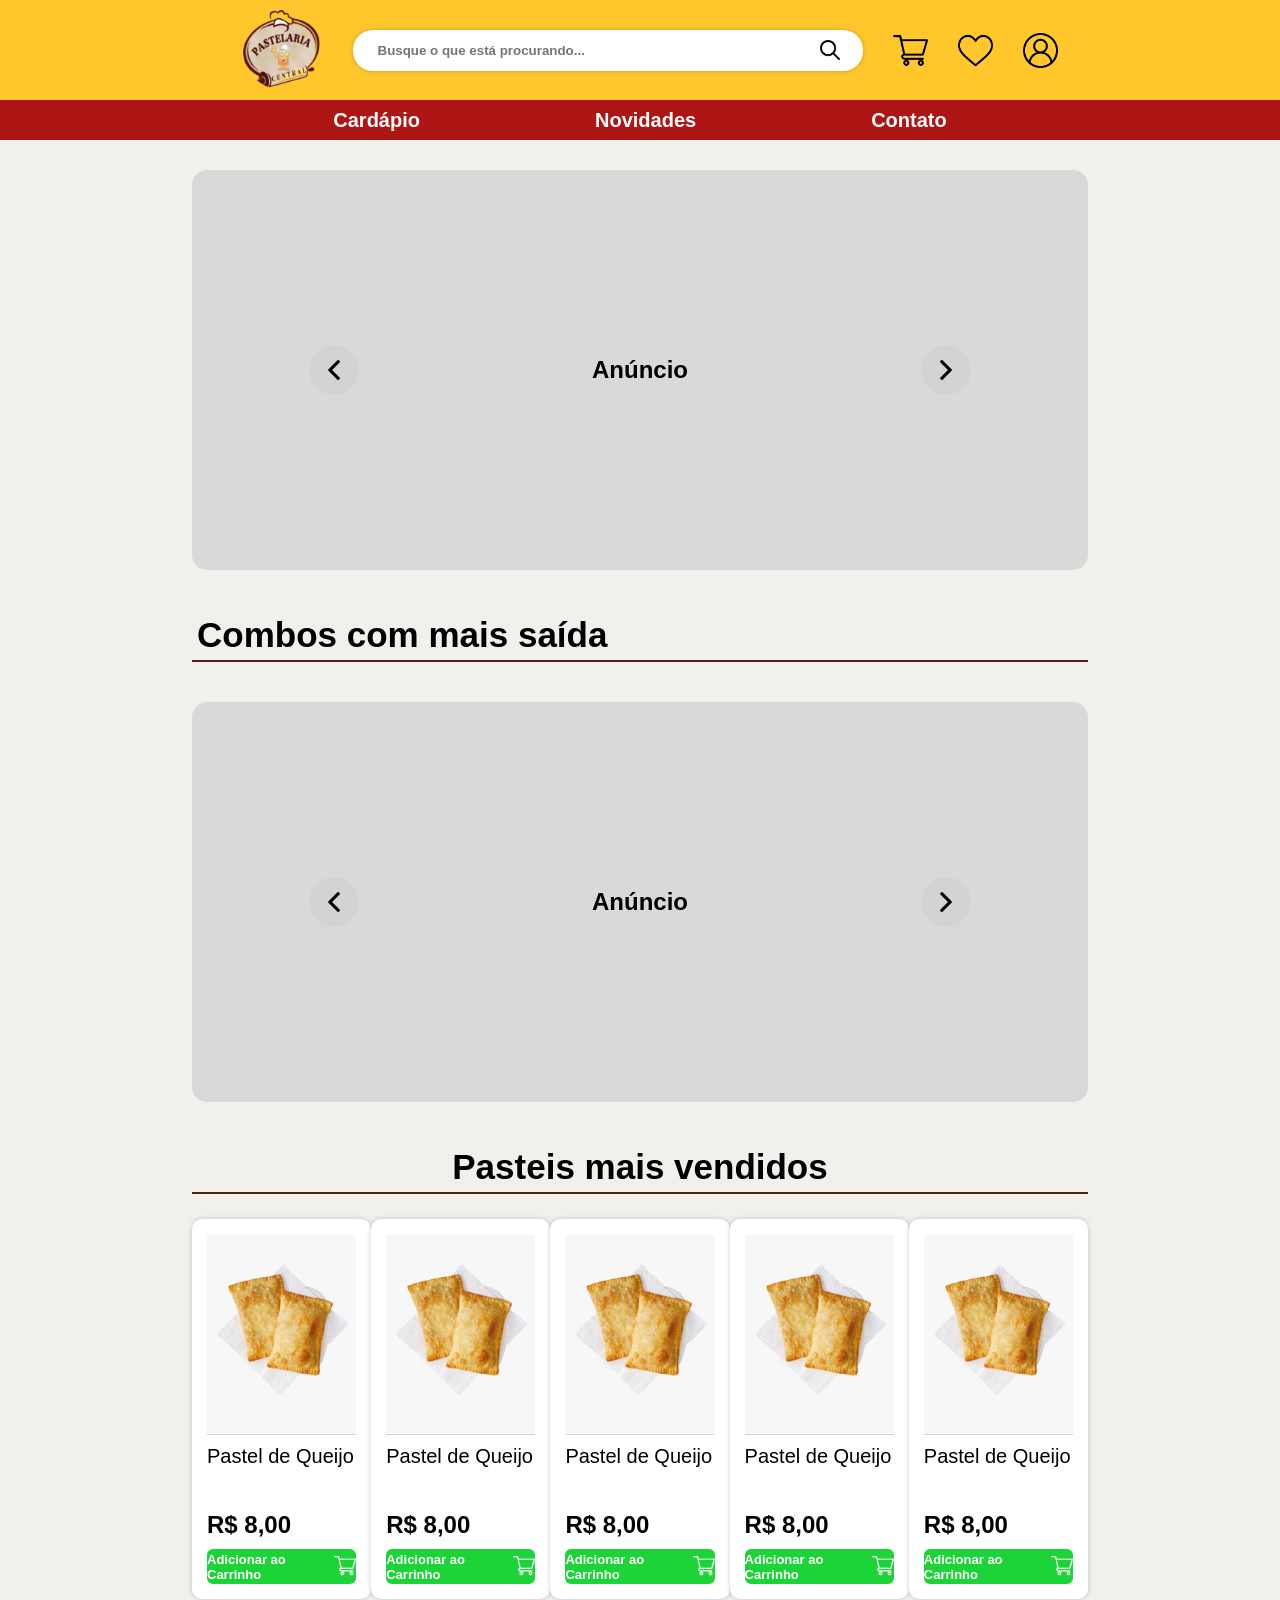
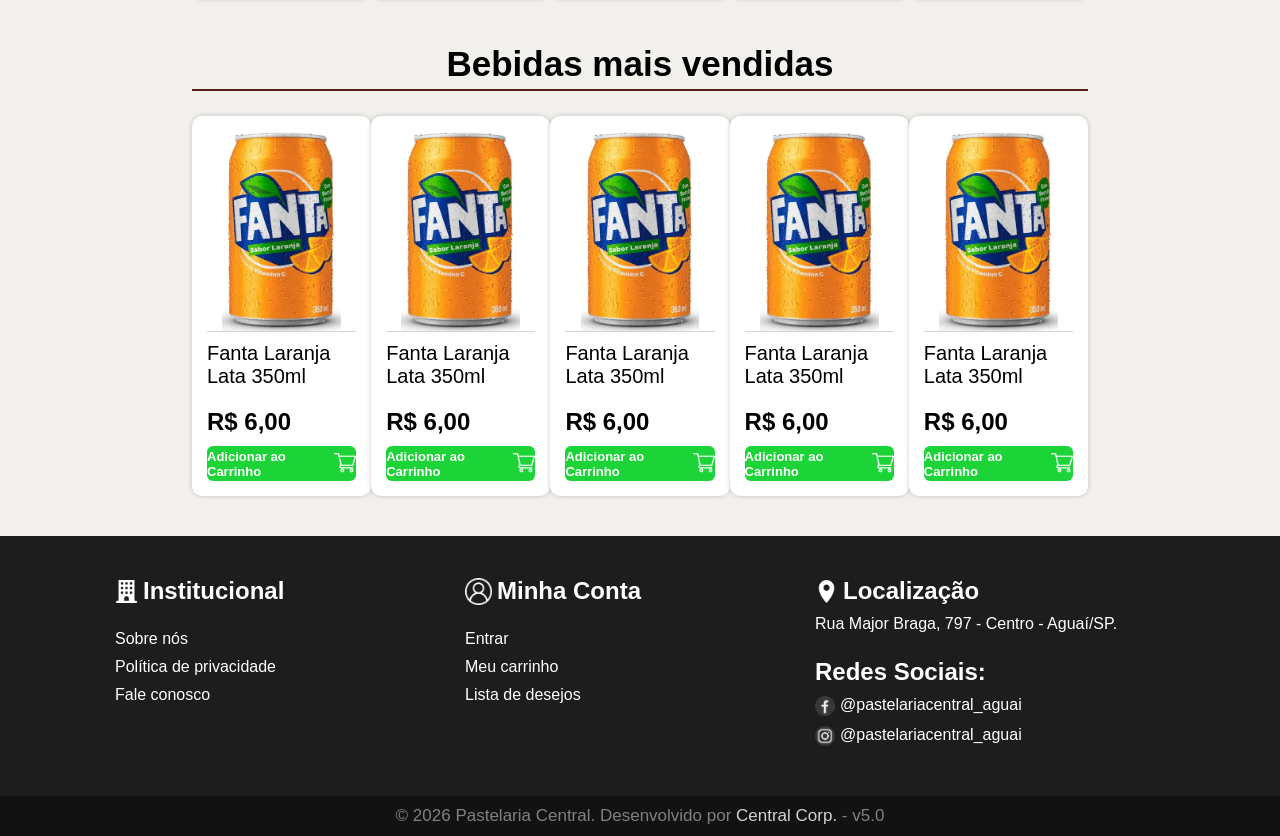
==== index.html @ 77d7fd91 "Pastelaria Central - v5.0 (22.03.2026)" ====
<!DOCTYPE html>
<html lang="pt-br">
<head>
    <meta charset="UTF-8">
    <meta name="viewport" content="width=device-width, initial-scale=1.0">
    <link rel="icon" href="img/image.png">
    <title>Home | Pastelaria Central</title>
    <link rel="icon" href="img/logo.png">

    <link rel="stylesheet" href="css/reset.css">
    <link rel="stylesheet" href="css/header.css">
    <link rel="stylesheet" href="css/footer.css">
    <link rel="stylesheet" href="css/style.css">
</head>
<body>

    <!-- Header da Pagina -->

    <header class="header">

        <img src="img/logo.png" alt="" class="imageLogo" onclick="location.href='index.html'">
        
        <div class="searchBar">
            <input type="text" placeholder="Busque o que está procurando..." class="searchBarField">
                
            <img onclick="location.href='#'" src="img/lupa.png" alt="Lupa" class="imageLupe">                
        </div>

        <div class="headerList">            
            <img src="img/black cart icon.png" alt="black cart icon" onclick="location.href='#'">
            
            <img src="img/WishList icon.png" alt="WishList icon" onclick="location.href='#'">
                
            <img src="img/black user icon.png" alt="User icon" onclick="location.href='login.html'">            
        </div>

    </header>

    <nav class="headerNav">
        <a href="cardapio.html">Cardápio</a>
        <a href="#">Novidades</a>
        <a href="#">Contato</a>
    </nav>

    <!-- Conteúdo da Pagina -->

    <main>

        <div class="mainPageContent"></div>

        <section class="mainCard">
            <a class="mainCardBotao" href="#">
                <img src="img/left-arrow.png" alt="Left Arrow icon">
            </a>
            
            <h1>Anúncio</h1>

            <a class="mainCardBotao" href="#">
                <img src="img/right-arrow.png" alt="Right Arrow icon">
            </a>
        </section>

        <h1 class="mainCardTitle">Combos com mais saída</h1>

        <section class="mainCard">
            <a class="mainCardBotao" href="#">
                <img src="img/left-arrow.png" alt="Left Arrow icon">
            </a>
            
            <h1>Anúncio</h1>

            <a class="mainCardBotao" href="#">
                <img src="img/right-arrow.png" alt="Right Arrow icon">
            </a>
        </section>

        <section class="cards">

            <h1 class="secundaryTitle">Pasteis mais vendidos</h1>

            <div class="cardsMenu">

                <a href="singleProductTab.html" class="cardsMenuItem">
                    <div class="cardsMenuItemContent1">
                        <div class="cardsMenuItemContent1Img">
                            <img src="img/pastel.jpeg" alt="pastel img">
                        </div>

                        <p class="cardsMenuItemContentName">Pastel de Queijo</p>
                    </div>

                    <div class="cardsMenuItemContent2">
                        <p class="cardsMenuItemContent2Price">R$ 8,00</p>

                        <div class="cardsMenuItemContentButtom">
                            <p>Adicionar ao Carrinho</p>
                            <img src="img/white cart icon.png" alt="white cart icon" class="cardsMenuItemContentButtomIcon">
                        </div>
                    </div>
                </a>

                <a href="singleProductTab.html" class="cardsMenuItem">
                    <div class="cardsMenuItemContent1">
                        <div class="cardsMenuItemContent1Img">
                            <img src="img/pastel.jpeg" alt="pastel img">
                        </div>

                        <p class="cardsMenuItemContentName">Pastel de Queijo</p>
                    </div>

                    <div class="cardsMenuItemContent2">
                        <p class="cardsMenuItemContent2Price">R$ 8,00</p>

                        <div class="cardsMenuItemContentButtom">
                            <p>Adicionar ao Carrinho</p>
                            <img src="img/white cart icon.png" alt="white cart icon" class="cardsMenuItemContentButtomIcon">
                        </div>
                    </div>
                </a>

                <a href="singleProductTab.html" class="cardsMenuItem">
                    <div class="cardsMenuItemContent1">
                        <div class="cardsMenuItemContent1Img">
                            <img src="img/pastel.jpeg" alt="pastel img">
                        </div>

                        <p class="cardsMenuItemContentName">Pastel de Queijo</p>
                    </div>

                    <div class="cardsMenuItemContent2">
                        <p class="cardsMenuItemContent2Price">R$ 8,00</p>

                        <div class="cardsMenuItemContentButtom">
                            <p>Adicionar ao Carrinho</p>
                            <img src="img/white cart icon.png" alt="white cart icon" class="cardsMenuItemContentButtomIcon">
                        </div>
                    </div>
                </a>

                <a href="singleProductTab.html" class="cardsMenuItem">
                    <div class="cardsMenuItemContent1">
                        <div class="cardsMenuItemContent1Img">
                            <img src="img/pastel.jpeg" alt="pastel img">
                        </div>

                        <p class="cardsMenuItemContentName">Pastel de Queijo</p>
                    </div>

                    <div class="cardsMenuItemContent2">
                        <p class="cardsMenuItemContent2Price">R$ 8,00</p>

                        <div class="cardsMenuItemContentButtom">
                            <p>Adicionar ao Carrinho</p>
                            <img src="img/white cart icon.png" alt="white cart icon" class="cardsMenuItemContentButtomIcon">
                        </div>
                    </div>
                </a>

                <a href="singleProductTab.html" class="cardsMenuItem">
                    <div class="cardsMenuItemContent1">
                        <div class="cardsMenuItemContent1Img">
                            <img src="img/pastel.jpeg" alt="pastel img">
                        </div>

                        <p class="cardsMenuItemContentName">Pastel de Queijo</p>
                    </div>

                    <div class="cardsMenuItemContent2">
                        <p class="cardsMenuItemContent2Price">R$ 8,00</p>

                        <div class="cardsMenuItemContentButtom">
                            <p>Adicionar ao Carrinho</p>
                            <img src="img/white cart icon.png" alt="white cart icon" class="cardsMenuItemContentButtomIcon">
                        </div>
                    </div>
                </a>
            </div>
        </section>

        <section class="cards">

            <h1 class="secundaryTitle">Bebidas mais vendidas</h1>

            <div class="cardsMenu">

                <a href="singleProductTab.html" class="cardsMenuItem">
                    <div class="cardsMenuItemContent1">
                        <div class="cardsMenuItemContent1Img">
                            <img src="img/fantalaranja350ml.webp" alt="pastel img">
                        </div>

                        <p class="cardsMenuItemContentName">Fanta Laranja Lata 350ml</p>
                    </div>

                    <div class="cardsMenuItemContent2">
                        <p class="cardsMenuItemContent2Price">R$ 6,00</p>

                        <div class="cardsMenuItemContentButtom">
                            <p>Adicionar ao Carrinho</p>
                            <img src="img/white cart icon.png" alt="white cart icon" class="cardsMenuItemContentButtomIcon">
                        </div>
                    </div>
                </a>

                <a href="singleProductTab.html" class="cardsMenuItem">
                    <div class="cardsMenuItemContent1">
                        <div class="cardsMenuItemContent1Img">
                            <img src="img/fantalaranja350ml.webp" alt="pastel img">
                        </div>

                        <p class="cardsMenuItemContentName">Fanta Laranja Lata 350ml</p>
                    </div>

                    <div class="cardsMenuItemContent2">
                        <p class="cardsMenuItemContent2Price">R$ 6,00</p>

                        <div class="cardsMenuItemContentButtom">
                            <p>Adicionar ao Carrinho</p>
                            <img src="img/white cart icon.png" alt="white cart icon" class="cardsMenuItemContentButtomIcon">
                        </div>
                    </div>
                </a>

                <a href="singleProductTab.html" class="cardsMenuItem">
                    <div class="cardsMenuItemContent1">
                        <div class="cardsMenuItemContent1Img">
                            <img src="img/fantalaranja350ml.webp" alt="pastel img">
                        </div>

                        <p class="cardsMenuItemContentName">Fanta Laranja Lata 350ml</p>
                    </div>

                    <div class="cardsMenuItemContent2">
                        <p class="cardsMenuItemContent2Price">R$ 6,00</p>

                        <div class="cardsMenuItemContentButtom">
                            <p>Adicionar ao Carrinho</p>
                            <img src="img/white cart icon.png" alt="white cart icon" class="cardsMenuItemContentButtomIcon">
                        </div>
                    </div>
                </a>

                <a href="singleProductTab.html" class="cardsMenuItem">
                    <div class="cardsMenuItemContent1">
                        <div class="cardsMenuItemContent1Img">
                            <img src="img/fantalaranja350ml.webp" alt="pastel img">
                        </div>

                        <p class="cardsMenuItemContentName">Fanta Laranja Lata 350ml</p>
                    </div>

                    <div class="cardsMenuItemContent2">
                        <p class="cardsMenuItemContent2Price">R$ 6,00</p>

                        <div class="cardsMenuItemContentButtom">
                            <p>Adicionar ao Carrinho</p>
                            <img src="img/white cart icon.png" alt="white cart icon" class="cardsMenuItemContentButtomIcon">
                        </div>
                    </div>
                </a>

                <a href="singleProductTab.html" class="cardsMenuItem">
                    <div class="cardsMenuItemContent1">
                        <div class="cardsMenuItemContent1Img">
                            <img src="img/fantalaranja350ml.webp" alt="pastel img">
                        </div>

                        <p class="cardsMenuItemContentName">Fanta Laranja Lata 350ml</p>
                    </div>

                    <div class="cardsMenuItemContent2">
                        <p class="cardsMenuItemContent2Price">R$ 6,00</p>

                        <div class="cardsMenuItemContentButtom">
                            <p>Adicionar ao Carrinho</p>
                            <img src="img/white cart icon.png" alt="white cart icon" class="cardsMenuItemContentButtomIcon">
                        </div>
                    </div>
                </a>
            </div>
        </section>

    </main>

    <!-- Footer da Pagina -->
     
    <footer>
        <nav class="footerNav">
            <div class="footerMenu">
                <div class="footerMenu1-1">
                    <div class="footerMenuTitle">
                        <img src="img/building.png" alt="Building icon" id="footerMenuTitleImg1">
                        <h2>Institucional</h2>
                    </div>
                </div>

                <div class="footerMenu1-2">
                    <a href="sobre_nos.html">Sobre nós</a>
                    <a href="privacyPolicy.html">Política de privacidade</a>
                    <a href="#">Fale conosco</a>
                </div>
            </div>

            <div class="footerMenu">
                <div class="footerMenu2-1">
                    <div class="footerMenuTitle">
                        <img src="img/white user icon.png" alt="User Icon" id="footerMenuTitleImg2">
                        <h2>Minha Conta</h2>
                    </div>
                </div>
            
                <div class="footerMenu2-2">
                    <a href="#">Entrar</a>
                    <a href="#">Meu carrinho</a>
                    <a href="#">Lista de desejos</a>
                </div>
            </div>
            
            <div class="footerMenu">
                <div class="footerMenu3-1">
                    <div class="footerMenuTitle">
                        <img src="img/gps icon.png" alt="GPS icon" id="footerMenuTitleImg3">
                        <h2>Localização</h2>
                    </div>
                    <a href="https://maps.app.goo.gl/2hcch8q6xvpVDhiv5" target="_blank">Rua Major Braga, 797 - Centro - Aguaí/SP.</a>
                </div>

                <div class="footerMenu3-2">
                    <div class="footerMenuTitle">
                        <h2>Redes Sociais:</h2>
                    </div>

                    <div class="footerMenu3-2Redirect">
                        <img src="img/facebook.png" alt="Facebook" width="20px" height="20px">
                        <a href="https://m.facebook.com/pastelariacentralaguai/" target="_blank">@pastelariacentral_aguai</a>
                    </div>

                    <div class="footerMenu3-2Redirect">
                        <img src="img/instagram.png" alt="Instagram" width="20px" height="20px">
                        <a href="https://www.instagram.com/pastelariacentral_aguai?igsh=eWk1OHA0MWZ1OWw4" target="_blank">@pastelariacentral_aguai</a>
                    </div>
                </div>
            </div>
        </nav>
        
        <div class="footerCopyright">
            <p>© 2026 Pastelaria Central. Desenvolvido por <a href="sobre_nos.html">Central Corp.</a> - v5.0</p>
        </div>
    </footer>

</body>
</html>
---- css/header.css ----
/* ---- Header ---- */

.header {
    display: flex;
    justify-content: center;
    flex-direction: row;
    flex-wrap: wrap;
    align-items: center;
    gap: 30px;

    padding: 10px;
    background-color: #FFC72C;
    position: fixed;
    width: 100%;
}

.imageLogo {
    width: 80px;
    cursor: pointer;
}

.searchBar {
    display: flex;
    flex-direction: row;
    justify-content: center;
    align-items: center;

    background-color: white;
    width: 500px;
    height: 25px;
    border-radius: 20px;
    padding: 8px 5px 8px 5px;
    box-shadow: 0px 0px 5px rgba(0, 0, 0, 0.2);
}

.searchBarField {
    border: none;
    background-color: transparent;
    outline: none;
    width: 440px;
    height: 20px;
}

.searchBarField::placeholder {
    font-weight: 800;
    opacity: 1;
}

.imageLupe {
    width: 20px;
    cursor: pointer;
}

.headerList {
    display: flex;
    flex-direction: row;
    justify-content: center;
    align-items: center;
    gap: 30px;
}

.headerList img {
    width: 35px;
    height: 35px;
    cursor: pointer;
}

.headerList img:hover {
    opacity: 0.6;
    transition: 0.2s;
}

/* Nav */

.headerNav {
    display: flex;
    flex-direction: row;
    justify-content: center;
    align-items: center;
    gap: 175px;
    margin-top: 100px;

    background-color: #AE1616;
    height: 40px;
    position: fixed;
    width: 100%;
}

.headerNav a {
    font-size: 20px;
    font-weight: bold;
}

.headerNav a:hover {
    color: #FFC72C;
    transition: 0.2s;
}

@media (max-width: 780px) {

    .searchBar {
        width: 250px;
    }

    .headerNav {
        flex-direction: column;
        height: 150px;
        gap: 15px;
    }
}

@media (max-width: 530px) {

    .header {
        flex-direction: column;
    }
}
---- css/footer.css ----
footer{
    display: flex;
    justify-content: flex-end;
    flex-direction: column;
    align-items: center;
    /* flex-wrap: wrap; */
    background-color: #1D1D1D;
    width: 100%;
    height: 300px;
    margin-top: 40px;
    gap: 50px;
}

.footerNav {
    display: flex;
    flex-direction: row;
    justify-content: space-evenly;
    width: auto;
}

.footerMenu {
    display: flex;
    flex-direction: column;
    gap: 25px;
    width: 350px;
}

.footerMenuTitle {
    display: flex;
    flex-direction: row;
    align-items: center;
    flex-wrap: wrap;
    gap: 5px;
}

.footerMenuTitle h2 {
    color: white;
}

#footerMenuTitleImg1 {
    width: 23px;
    height: 23px;
}

#footerMenuTitleImg2 {
    width: 27px;
    height: 27px;
}

#footerMenuTitleImg3 {
    width: 23px;
    height: 23px;
}

.footerMenu a {
    color: white;
    text-decoration: none;
}

.footerMenu a:hover {
    color: white;
    font-weight: bold;
}

.footerMenu1-2 {
    display: flex;
    flex-direction: column;
    flex-wrap: wrap;
    gap: 10px;
}

.footerMenu2-2 {
    display: flex;
    flex-direction: column;
    gap: 10px;
}

.footerMenu3-1 {
    display: flex;
    flex-direction: column;
    gap: 10px;
}

.footerMenu3-2 {
    display: flex;
    flex-direction: column;
    gap: 10px;
}

.footerMenu3-2Redirect {
    display: flex;
    flex-direction: row;
    gap: 5px;
}

.footerMenu3-2 a {
    color: white;
}

.footerCopyright {
    display: flex;
    flex-direction: row;
    justify-content: center;
    align-items: center;
    background-color: #121212;
    width: 100%;
    height: 40px;
}

.footerCopyright p {
    font-size: 17px;
    color: gray;
}

.footerCopyright a {
    font-size: 17px;
    color: lightgray;
}

.footerCopyright a:hover {
    color: #DECBB2;
}
---- css/style.css ----
/* ---- Conteudo da pagina ---- */

/* Titulos */

.primaryTitle {
    /* margin-top: 10px; */
    color: black;
    font-size: 50px;
    font-weight: bold;
    text-align: center;
}

.secundaryTitle {
    font-size: 35px;
    border-bottom: 2px solid #561F15;
    color: black;
    text-align: center;
    padding: 5px;
}

/* Anuncio */

.mainCard {
    background-color: #D9D9D9;
    height: 400px;
    display: flex;
    flex-direction: row;
    justify-content: space-around;
    align-items: center;
    border-radius: 15px;
    /* gap: 460px; */
}

.mainCardTitle {
    font-size: 35px;
    border-bottom: 2px solid #561F15;
    color: black;
    text-align: start;
    padding: 5px;
}

.mainCardBotao {
    background-color: lightgray;
    width: 50px;
    height: 50px;
    display: flex;
    flex-direction: row;
    justify-content: center;
    align-items: center;
    border-radius: 50%;
    transition: 0.3s;
}

.mainCardBotao:hover {
    background-color: white;
}

.mainCardBotao img {
    width: 20px;
    height: 20px;
}

/* Cards */

.cards {
    display: flex;
    flex-direction: column;
    gap: 25px;
}

.cardsMenu {
    display: flex;
    flex-direction: row;
    justify-content: space-around;
    align-items: center;

    /* background-color: black; */
    width: auto;
}

.cardsMenuItem {
    background-color: white;
    box-shadow: 0px 0px 5px rgba(0, 0, 0, 0.2);
    width: 190px;
    height: 350px;
    border-radius: 10px;
    padding: 15px;
    transition: 0.3s;

    display: flex;
    flex-direction: column;
    justify-content: space-between;
}

.cardsMenuItem:hover {
    box-shadow: 0px 0px 5px rgba(0, 0, 0, 0.5);
}

.cardsMenuItemContent1 {
    display: flex;
    flex-direction: column;
    gap: 10px;
}

.cardsMenuItemContent1Img {
    background-color: white;
    height: 200px;
    border-bottom: 1px solid lightgray;
}

.cardsMenuItemContent1Img img {
    width: 100%;
    height: 100%;
    object-fit: contain;
}

.cardsMenuItemContentName {
    color: black;
    font-size: 20px;
}

.cardsMenuItemContent2 {
    display: flex;
    flex-direction: column;
    gap: 10px;
}

.cardsMenuItemContent2Price {
    color: black;
    font-weight: bold;
    font-size: 24px;
}

.cardsMenuItemContentButtom {
    background-color: #1CD437;
    border-radius: 6px;
    width: auto;
    height: 35px;
    
    display: flex;
    flex-direction: row;
    align-items: center;
    justify-content: center;
    gap: 10px;
}

.cardsMenuItemContentButtom p {
    font-size: 13px;
    font-weight: 600;
}

.cardsMenuItemContentButtomIcon {
    width: 22px;
    height: 22px;
}
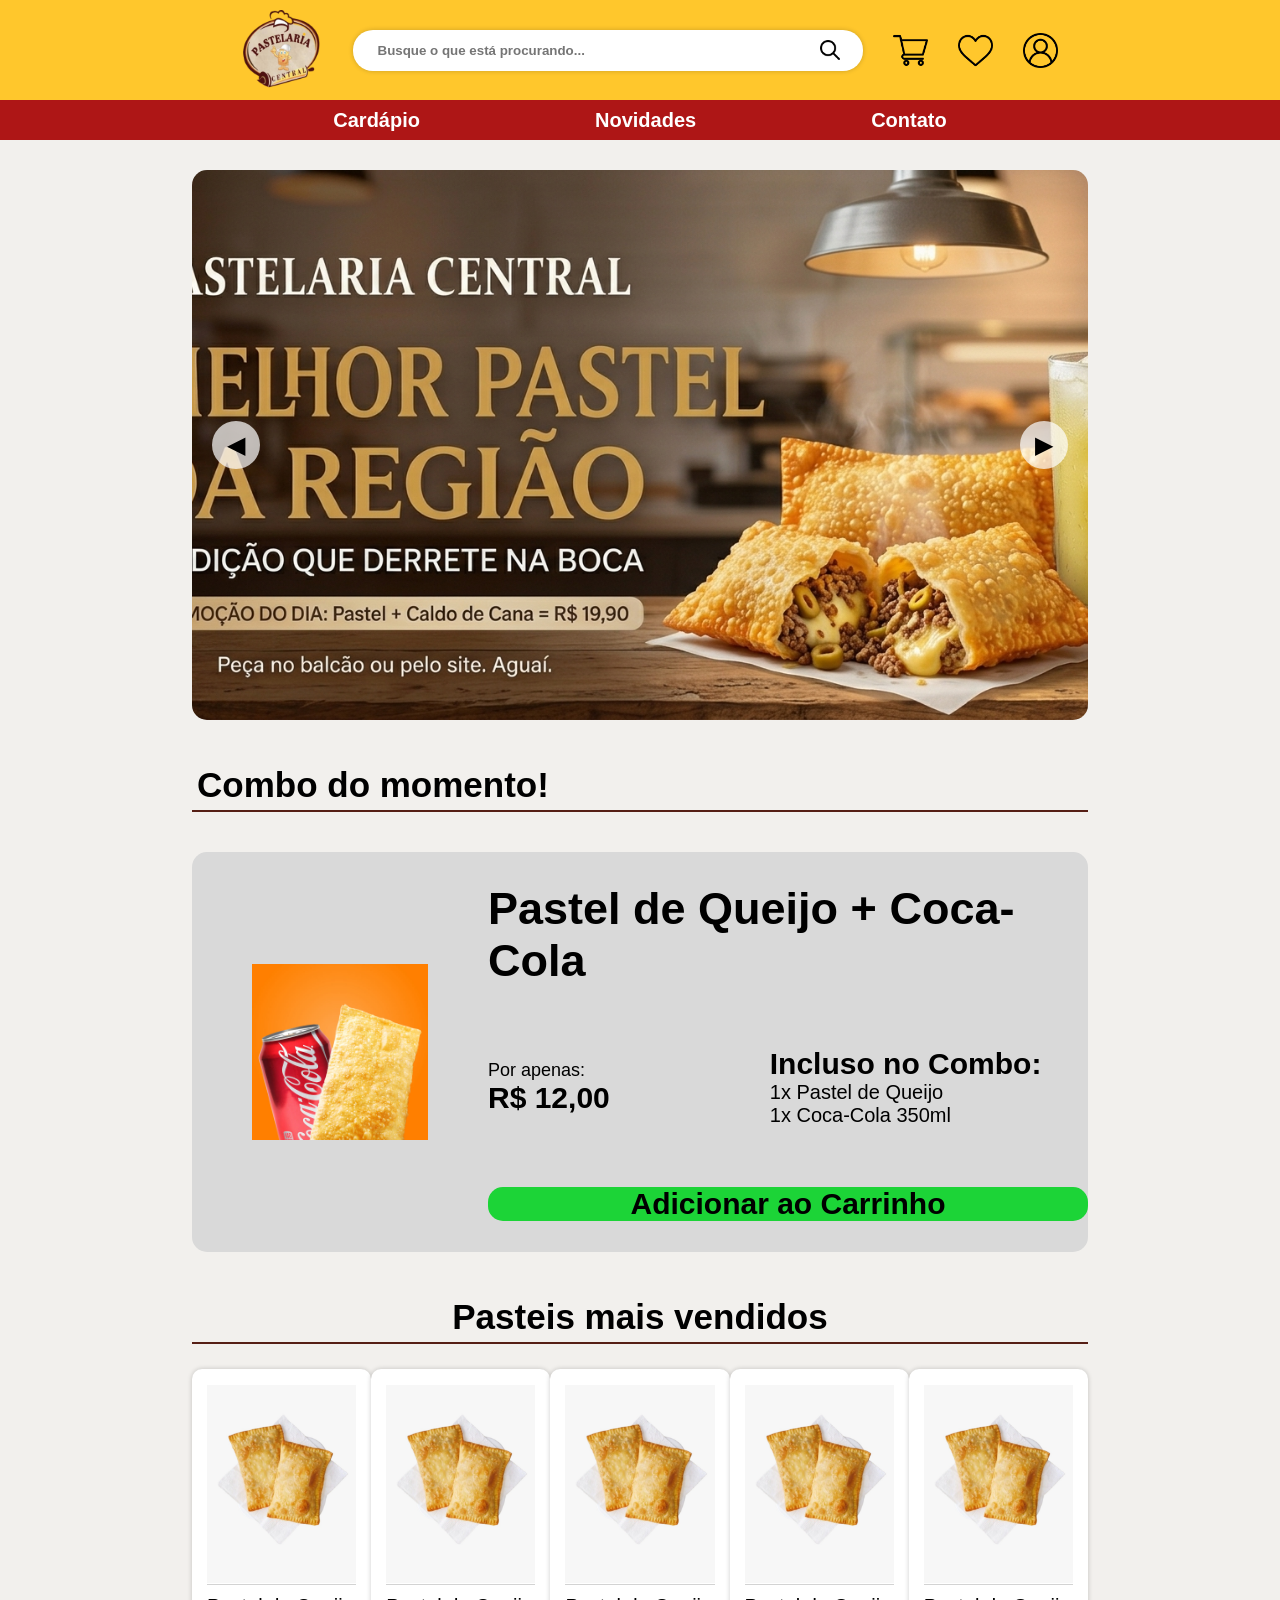
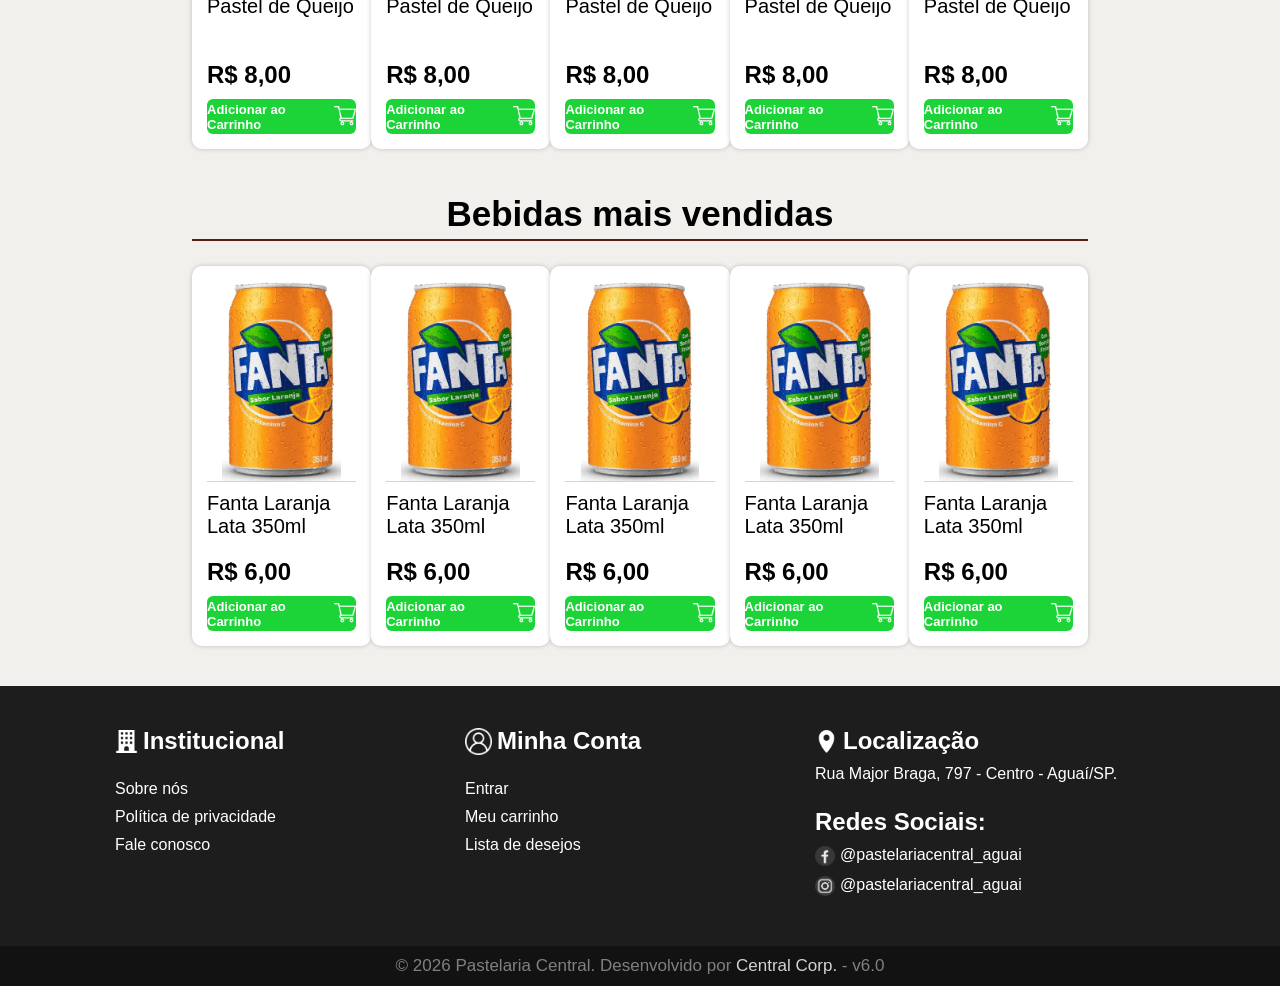
==== commit e61f258a: "Pastelaria Central - v6.0 (28.05.2026)" ====
--- a/index.html
+++ b/index.html
@@ -11,6 +11,8 @@
     <link rel="stylesheet" href="css/header.css">
     <link rel="stylesheet" href="css/footer.css">
     <link rel="stylesheet" href="css/style.css">
+
+    <script src="script/script.js" defer></script>
 </head>
 <body>
 
@@ -49,29 +51,46 @@
         <div class="mainPageContent"></div>
 
         <section class="mainCard">
-            <a class="mainCardBotao" href="#">
-                <img src="img/left-arrow.png" alt="Left Arrow icon">
-            </a>
-            
-            <h1>Anúncio</h1>
-
-            <a class="mainCardBotao" href="#">
-                <img src="img/right-arrow.png" alt="Right Arrow icon">
-            </a>
+            <div class="mainCardImagens">
+                <img class="mainCardImagensSlide" src="img/AnuncioPastelCaldoDeCana.png" alt="Anúncio 1">
+                <img class="mainCardImagensSlide" src="img/AnuncioHoraDoPastel.png" alt="Anúncio 2">
+            </div>
+
+            <button class="mainCardBotaoAnterior">◀</button>
+            <button class="mainCardBotaoProximo">▶</button>
         </section>
 
-        <h1 class="mainCardTitle">Combos com mais saída</h1>
-
-        <section class="mainCard">
-            <a class="mainCardBotao" href="#">
-                <img src="img/left-arrow.png" alt="Left Arrow icon">
-            </a>
-            
-            <h1>Anúncio</h1>
-
-            <a class="mainCardBotao" href="#">
-                <img src="img/right-arrow.png" alt="Right Arrow icon">
-            </a>
+        <h1 class="mainCardTitle">Combo do momento!</h1>
+
+        <section class="mainSecondCard">
+            <div class="mainSecondCardDiv1">
+                <img src="img/pastel e coca.jpeg" alt="Imagem do Combo em Destaque">
+            </div>
+
+            <div class="mainSecondCardDiv2">
+
+                <h1 class="mainSecondCardDiv2Title">Pastel de Queijo + Coca-Cola</h1>
+
+                <div class="mainSecondCardDiv2Information">
+
+                    <div class="mainSecondCardDiv2InformationPrice">
+                        <p class="mainSecondCardDiv2InformationPriceText">Por apenas:</p>
+                        <p class="mainSecondCardDiv2InformationPriceNumber">R$ 12,00</p>
+                    </div>
+
+                    <div class="mainSecondCardDiv2InformationItens">
+                        <p class="mainSecondCardDiv2InformationItensTitle">Incluso no Combo:</p>
+                        <p class="mainSecondCardDiv2InformationItensNumber">1x Pastel de Queijo</p>
+                        <p class="mainSecondCardDiv2InformationItensNumber">1x Coca-Cola 350ml</p>
+                    </div>
+
+                </div>
+
+                <div class="mainSecondCardDiv2Buttom">
+                    <p>Adicionar ao Carrinho</p>
+                </div>
+
+            </div>
         </section>
 
         <section class="cards">
@@ -344,7 +363,7 @@
         </nav>
         
         <div class="footerCopyright">
-            <p>© 2026 Pastelaria Central. Desenvolvido por <a href="sobre_nos.html">Central Corp.</a> - v5.0</p>
+            <p>© 2026 Pastelaria Central. Desenvolvido por <a href="sobre_nos.html">Central Corp.</a> - v6.0</p>
         </div>
     </footer>
 
--- a/css/header.css
+++ b/css/header.css
@@ -12,6 +12,7 @@
     background-color: #FFC72C;
     position: fixed;
     width: 100%;
+    z-index: 999;
 }
 
 .imageLogo {
@@ -84,6 +85,7 @@
     height: 40px;
     position: fixed;
     width: 100%;
+    z-index: 999;
 }
 
 .headerNav a {
--- a/css/style.css
+++ b/css/style.css
@@ -20,15 +20,97 @@
 
 /* Anuncio */
 
+/* .mainCard {
+    background-color: #D9D9D9;
+    height: 400px;
+    display: flex;
+    flex-direction: row;
+    justify-content: space-around;
+    align-items: center;
+    border-radius: 15px;
+    overflow: hidden;
+    position: relative;
+}
+
+.mainCardImagens {
+  display: flex;
+  transition: transform 0.5s ease-in-out;
+}
+
+.mainCardImagens img {
+  min-width: 100%;
+  object-fit: cover;
+} */
+
+/* .mainCardBotaoProximo, .mainCardBotaoAnterior {
+    background-color: lightgray;
+    width: 50px;
+    height: 50px;
+    display: flex;
+    flex-direction: row;
+    justify-content: center;
+    align-items: center;
+    border-radius: 50%;
+    transition: 0.3s;
+}
+
+.mainCardBotao:hover {
+    background-color: white;
+}
+
+.mainCardBotao img {
+    width: 20px;
+    height: 20px;
+} */
+
 .mainCard {
     background-color: #D9D9D9;
-    height: 400px;
-    display: flex;
-    flex-direction: row;
-    justify-content: space-around;
-    align-items: center;
-    border-radius: 15px;
-    /* gap: 460px; */
+    height: 550px;
+    width: 100%;
+    border-radius: 15px;
+    overflow: hidden;
+    position: relative;
+}
+
+.mainCardImagens {
+    display: flex;
+    height: 100%; 
+    transition: transform 0.5s ease-in-out;
+}
+
+.mainCardImagensSlide {
+    min-width: 100%;
+    height: 100%;
+    object-fit: cover;
+}
+
+/* --- Ajuste dos Botões --- */
+.mainCardBotaoAnterior, 
+.mainCardBotaoProximo {
+    position: absolute; /* Tira os botões do fluxo normal para flutuarem */
+    top: 50%; /* Desce os botões até a metade */
+    transform: translateY(-50%); /* Centraliza perfeitamente no eixo Y */
+    background-color: rgba(255, 255, 255, 0.7); /* Fundo levemente transparente */
+    border: none;
+    font-size: 24px;
+    cursor: pointer;
+    padding: 10px 15px;
+    border-radius: 50%; /* Deixa o botão arredondado (opcional) */
+    z-index: 10; /* Garante que os botões fiquem acima das imagens */
+    transition: background-color 0.2s;
+}
+
+.mainCardBotaoAnterior:hover, 
+.mainCardBotaoProximo:hover {
+    background-color: rgba(255, 255, 255, 1); /* Fica opaco ao passar o mouse */
+}
+
+.mainCardBotaoAnterior {
+    left: 20px;
+}
+
+.mainCardBotaoProximo {
+    right: 20px;
 }
 
 .mainCardTitle {
@@ -39,25 +121,100 @@
     padding: 5px;
 }
 
-.mainCardBotao {
-    background-color: lightgray;
-    width: 50px;
+.mainCardTitle {
+    font-size: 35px;
+    border-bottom: 2px solid #561F15;
+    color: black;
+    text-align: start;
+    padding: 5px;
+}
+
+/* Combo do Momento! */
+
+.mainSecondCard {
+    background-color: #D9D9D9;
+    height: 400px;
+    display: flex;
+    flex-direction: row;
+    justify-content: flex-start;
+    align-items: center;
+    border-radius: 15px;
+    gap: 60px;
+}
+
+.mainSecondCardDiv1 {
+    height: 330px;
+    margin-left: 60px;
+}
+
+.mainSecondCardDiv1 img {
+    height: 100%;
+    width: 100%;
+    object-fit: contain;
+    border-radius: 15px;
+}
+
+.mainSecondCardDiv2 {
+    height: 330px;
+    width: 700px;
+    display: flex;
+    flex-direction: column;
+    justify-content: center;
+    align-items: baseline;
+    gap: 60px;
+    /* background-color: lightblue; */
+}
+
+.mainSecondCardDiv2Title {
+    font-size: 45px;
+}
+
+.mainSecondCardDiv2Information {
+    display: flex;
+    flex-direction: row;
+    justify-content: center;
+    align-items: center;
+    gap: 160px;
+}
+
+.mainSecondCardDiv2InformationPriceText {
+    font-size: 18px;
+}
+
+.mainSecondCardDiv2InformationPriceNumber {
+    font-size: 30px;
+    font-weight: bold;
+}
+
+.mainSecondCardDiv2InformationItensTitle {
+    font-size: 30px;
+    font-weight: bold;
+}
+
+.mainSecondCardDiv2InformationItensNumber {
+    font-size: 20px;
+}
+
+.mainSecondCardDiv2Buttom {
+    background-color: #1CD437;
+    width: 600px;
     height: 50px;
     display: flex;
     flex-direction: row;
-    justify-content: center;
-    align-items: center;
-    border-radius: 50%;
+    align-items: center;
+    justify-content: center;
+    border-radius: 15px;
+    cursor: pointer;
+}
+
+.mainSecondCardDiv2Buttom p {
+    font-size: 30px;
+    font-weight: bold;
+}
+
+.mainSecondCardDiv2Buttom:hover {
+    box-shadow: 0px 0px 5px rgba(0, 0, 0, 0.5);
     transition: 0.3s;
-}
-
-.mainCardBotao:hover {
-    background-color: white;
-}
-
-.mainCardBotao img {
-    width: 20px;
-    height: 20px;
 }
 
 /* Cards */
@@ -144,6 +301,12 @@
     gap: 10px;
 }
 
+.cardsMenuItemContentButtom:hover {
+    height: 40px;
+    transition: 0.3s;
+    box-shadow: 0px 0px 5px rgba(0, 0, 0, 0.5);
+}
+
 .cardsMenuItemContentButtom p {
     font-size: 13px;
     font-weight: 600;
